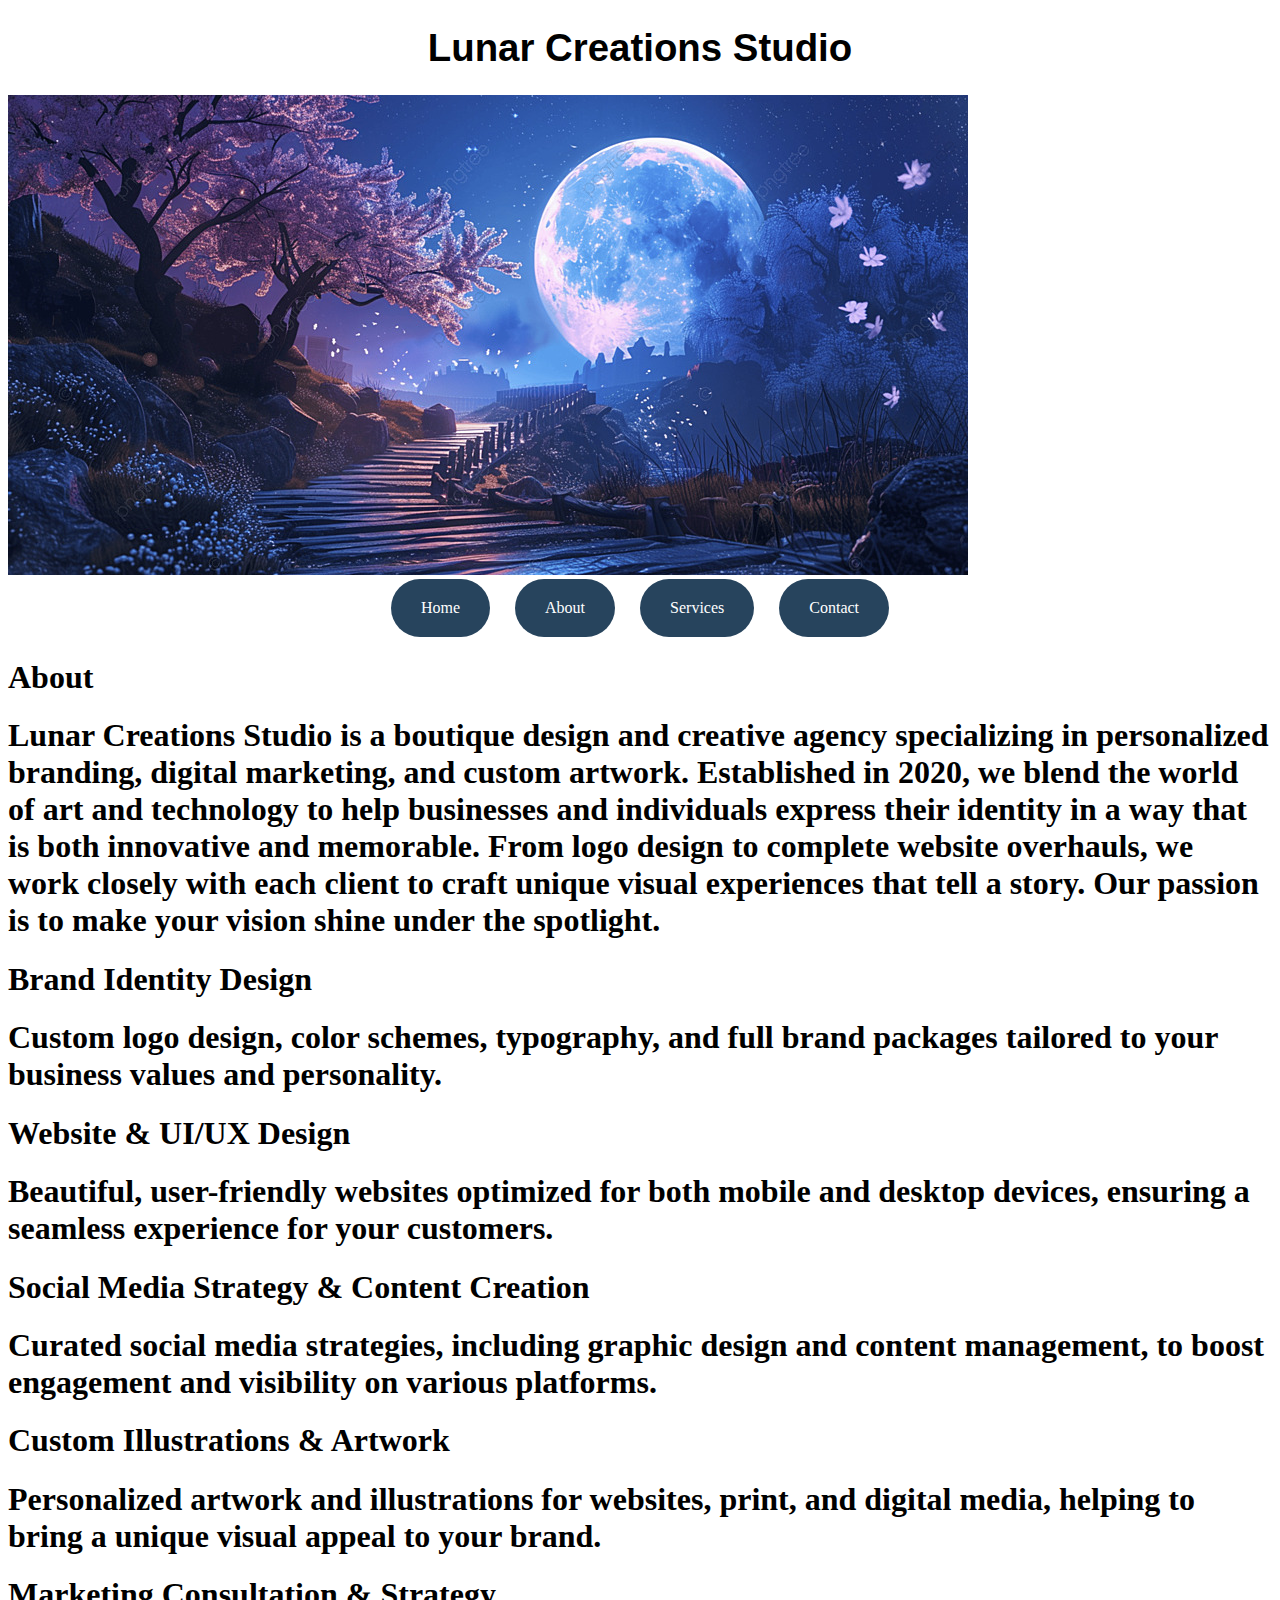
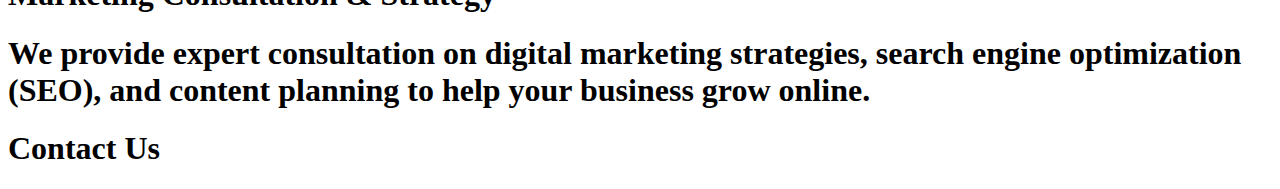
==== business_web/index.html @ 4ad19d02 "Added files for business website for lab 2" ====
<!DOCTYPE html>
<html lang="en">
<head>
    <meta charset="UTF-8">
    <meta name="viewport" content="width=device-width, initial-scale=1.0">
    <title>Business Website</title>
    <link rel="stylesheet" href="style.css">
</head>
<body>
    <section id="Home">
        <div class="header">
            <h1>Lunar Creations Studio</h1>
        </div>
        <div class="bg_img">
            <img src="moon.jpg">
        </div>
        <div class="nav-bar">
            <a href="#home">Home</a>
            <a href="#about">About</a>
            <a href="#services">Services</a>
            <a href="#contact">Contact</a>
        </div>
    </section>


    <section id="#about">
        <div class="title">
            <h1>About</h1>
        </div>
        <h1>Lunar Creations Studio is a boutique design and creative agency specializing in personalized branding, digital marketing, and custom artwork. Established in 2020, we blend the world of art and technology to help businesses and individuals express their identity in a way that is both innovative and memorable. From logo design to complete website overhauls, we work closely with each client to craft unique visual experiences that tell a story. Our passion is to make your vision shine under the spotlight.</h1>
    </section>

    <section id="#services">
        <div class="1">
            <h1>Brand Identity Design</h1>
            <h1>Custom logo design, color schemes, typography, and full brand packages tailored to your business values and personality.</h1>
        </div>

        <div class="2">
            <h1>Website & UI/UX Design</h1>
            <h1>Beautiful, user-friendly websites optimized for both mobile and desktop devices, ensuring a seamless experience for your customers.</h1>
        </div>

        <div class="3">
            <h1>Social Media Strategy & Content Creation</h1>
            <h1>Curated social media strategies, including graphic design and content management, to boost engagement and visibility on various platforms.</h1>
        </div>

        <div class="4">
            <h1>Custom Illustrations & Artwork</h1>
            <h1>Personalized artwork and illustrations for websites, print, and digital media, helping to bring a unique visual appeal to your brand.</h1>  
        </div>

        <div class="5">
            <h1>Marketing Consultation & Strategy</h1>
            <h1>We provide expert consultation on digital marketing strategies, search engine optimization (SEO), and content planning to help your business grow online.</h1>
        </div>
    </section>

    <section id="#contact">
        <h1>Contact Us</h1>
        
    </section>

</body>
</html>
---- business_web/style.css ----
.header {
    font-family: 'Trebuchet MS', 'Lucida Sans Unicode', 'Lucida Grande', 'Lucida Sans', Arial, sans-serif;
    text-align: center;
    font-size: larger;
}

.bg_img {
    width: 100%;
    height: auto;
    object-fit: cover;
}

.nav-bar {
    display: flex;
    justify-content: center;
    align-items: center;
    gap: 25px;
}

.nav-bar a {
    text-decoration: none;
    color: white;
    padding: 20px 30px;
    background-color: #27445D;
    border-radius: 30px;
}
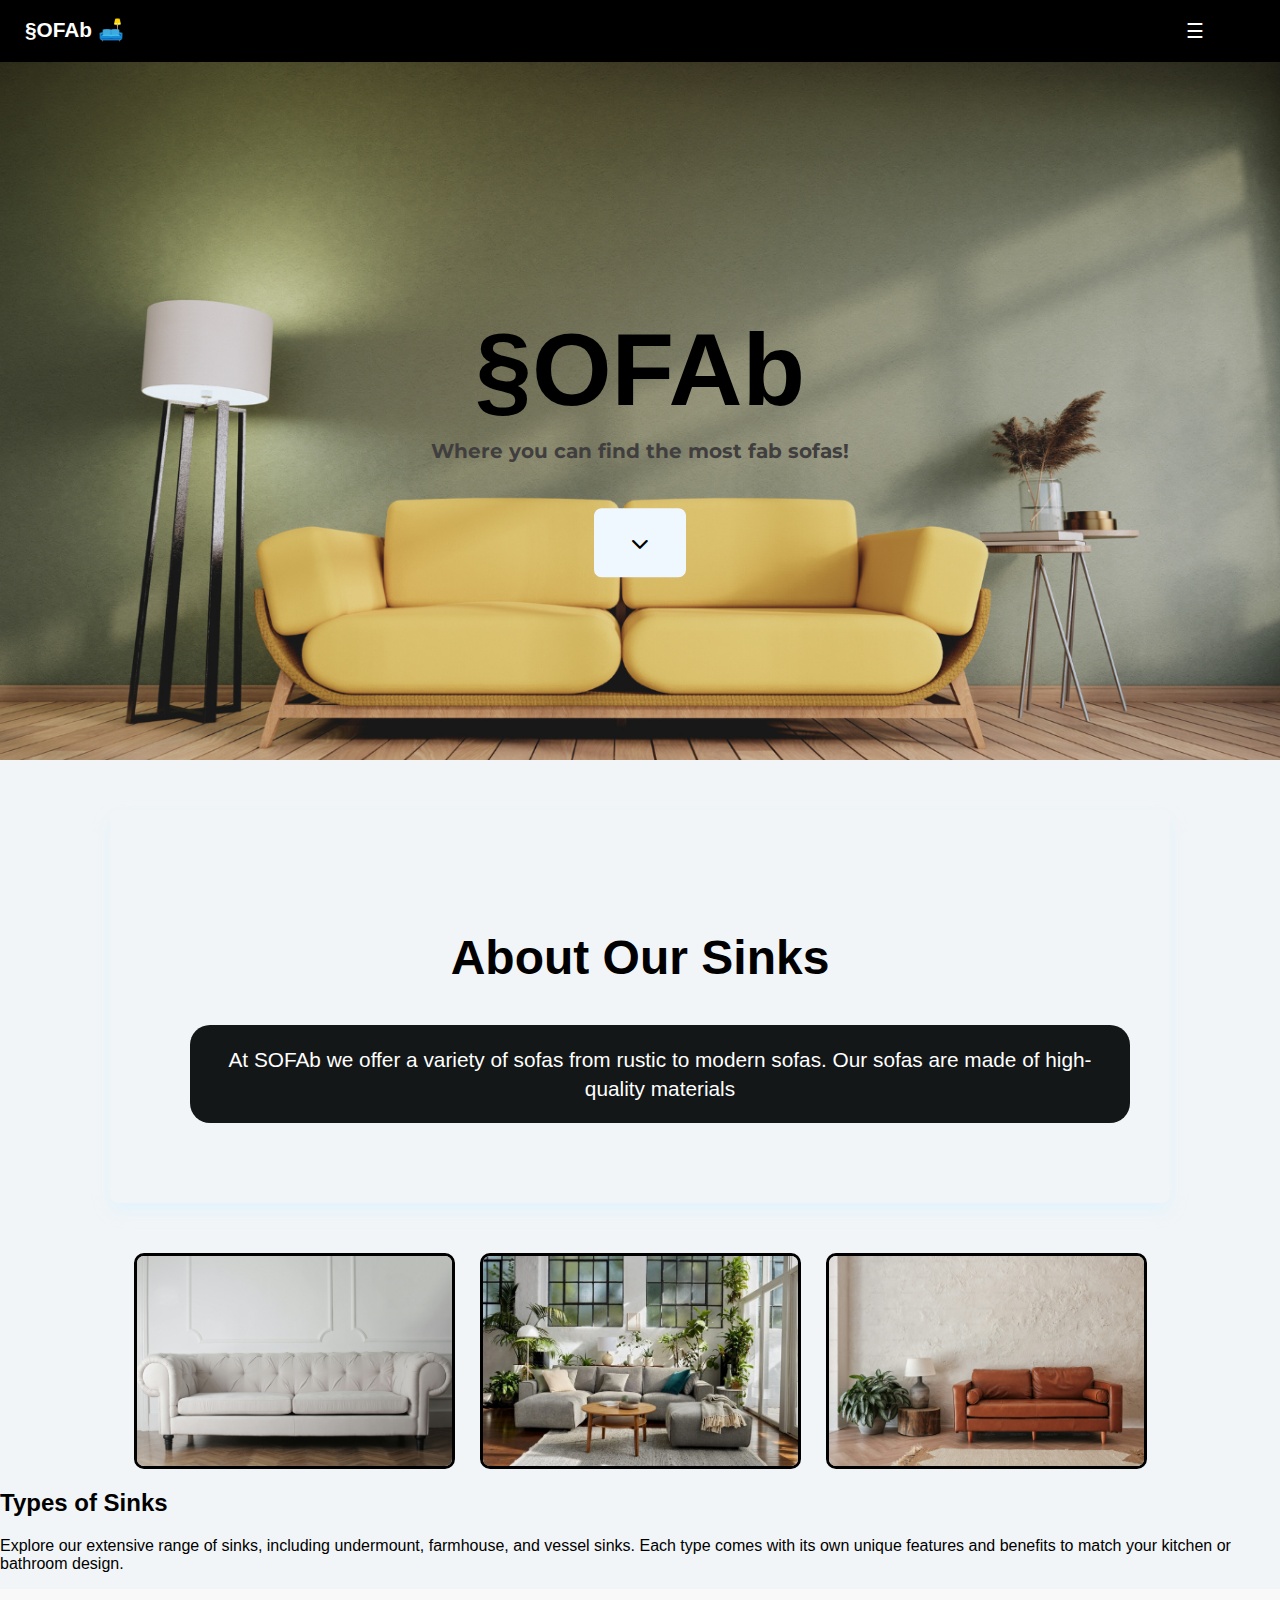
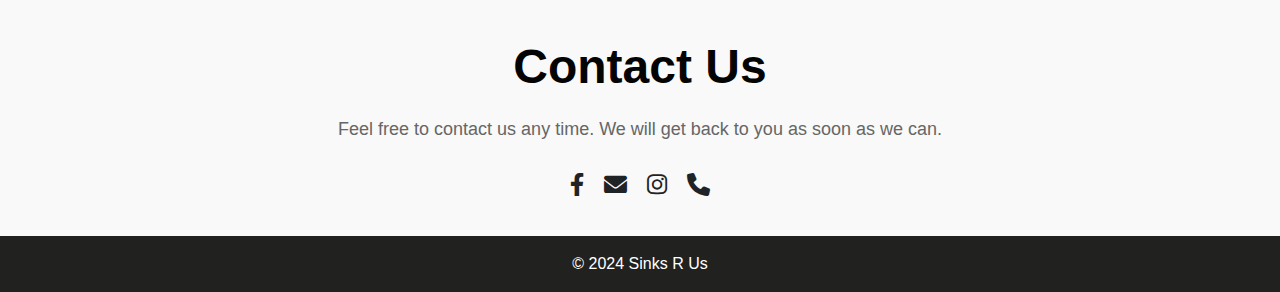
==== commit af62abb9: "Updated html and css files" ====
--- a/business_web/index.html
+++ b/business_web/index.html
@@ -5,62 +5,92 @@
     <meta name="viewport" content="width=device-width, initial-scale=1.0">
     <title>Business Website</title>
     <link rel="stylesheet" href="style.css">
+    <link rel="stylesheet" href="https://cdnjs.cloudflare.com/ajax/libs/font-awesome/6.0.0-beta3/css/all.min.css">
 </head>
 <body>
-    <section id="Home">
-        <div class="header">
-            <h1>Lunar Creations Studio</h1>
+
+<!--Home page-->
+<div class="header-nav-container">
+    <div class="header">
+        <h1>&#167;OFAb 🛋️</h1>
+    </div>
+    <div class="dropdown">
+        <button class="dropbtn">&#9776</button>
+        <div class="dropdown-content">
+            <a href="#home" style="color: white; text-decoration: none;">Home</a>
+            <a href="#about" style="color: white; text-decoration: none;">About Us</a>
+            <a href="#services" style="color: white; text-decoration: none;">Services</a>
+            <a href="#contact" style="color: white; text-decoration: none;">Contact Us</a>
         </div>
-        <div class="bg_img">
-            <img src="moon.jpg">
-        </div>
-        <div class="nav-bar">
-            <a href="#home">Home</a>
-            <a href="#about">About</a>
-            <a href="#services">Services</a>
-            <a href="#contact">Contact</a>
-        </div>
-    </section>
+    </div>
+</div>
+
+<!--Welcome page-->
+<div id="home">
+    <div class="welcome-image">
+        <img src="sofa3.png" alt="welcome image" class="welcome-image">
+    </div>
+    <div id="home-text">
+        <h1>&#167;OFAb</h1>
+        <p>Where you can find the most fab sofas!</p>
+        <a href="#about" class="see-more">
+            <i class="fas fa-chevron-down"></i>
+        </a>        
+    </div>
+</div>
 
 
-    <section id="#about">
-        <div class="title">
-            <h1>About</h1>
-        </div>
-        <h1>Lunar Creations Studio is a boutique design and creative agency specializing in personalized branding, digital marketing, and custom artwork. Established in 2020, we blend the world of art and technology to help businesses and individuals express their identity in a way that is both innovative and memorable. From logo design to complete website overhauls, we work closely with each client to craft unique visual experiences that tell a story. Our passion is to make your vision shine under the spotlight.</h1>
-    </section>
+        <div class="OtherPages">
+            <!--About us page-->
+            <div id="about" class="content-container">
+                <div class="content">
+                    <h2>About Our Sinks</h2>
+                    <p>At SOFAb we offer a variety of sofas from rustic to modern sofas. Our sofas are made of high-quality materials </p>
+                </div>
+            </div>
 
-    <section id="#services">
-        <div class="1">
-            <h1>Brand Identity Design</h1>
-            <h1>Custom logo design, color schemes, typography, and full brand packages tailored to your business values and personality.</h1>
+            <!--Types of sinks page-->
+            <div id="services">
+                <div class="images-content">
+                    <img src="SOFA2.jpeg" alt="Sink Image">
+                    <img src="sofaa.jpg" alt="Sink Image">
+                    <img src="sofa4.jpeg" alt="Sink Image">
+                </div>
+                <div class="text-content">
+                    <h2>Types of Sinks</h2>
+                    <p>Explore our extensive range of sinks, including undermount, farmhouse, and vessel sinks. Each type comes with its own unique features and benefits to match your kitchen or bathroom design.</p>
+                </div>
+            </div>
+
+
+            <!--Contact us page-->
+            <div id="contact" class="content">
+                <h2>Contact Us</h2>
+                <p>Feel free to contact us any time. We will get back to you as soon as we can.</p>
+                <div class="contact-details">
+                    <a href="https://www.facebook.com" target="_blank">
+                        <i class="fab fa-facebook-f"></i>
+                      </a>
+                      
+                      <a href="mailto:someone@example.com">
+                        <i class="fas fa-envelope"></i>
+                      </a>
+                      
+                      <a href="https://www.instagram.com" target="_blank">
+                        <i class="fab fa-instagram"></i>
+                      </a>
+                      
+                      <a href="tel:+1234567890">
+                        <i class="fas fa-phone"></i>
+                      </a>
+                      
+                </div>
+            </div>
         </div>
 
-        <div class="2">
-            <h1>Website & UI/UX Design</h1>
-            <h1>Beautiful, user-friendly websites optimized for both mobile and desktop devices, ensuring a seamless experience for your customers.</h1>
+
+        <div class="footer">
+            <p>&copy; 2024 Sinks R Us</p>
         </div>
-
-        <div class="3">
-            <h1>Social Media Strategy & Content Creation</h1>
-            <h1>Curated social media strategies, including graphic design and content management, to boost engagement and visibility on various platforms.</h1>
-        </div>
-
-        <div class="4">
-            <h1>Custom Illustrations & Artwork</h1>
-            <h1>Personalized artwork and illustrations for websites, print, and digital media, helping to bring a unique visual appeal to your brand.</h1>  
-        </div>
-
-        <div class="5">
-            <h1>Marketing Consultation & Strategy</h1>
-            <h1>We provide expert consultation on digital marketing strategies, search engine optimization (SEO), and content planning to help your business grow online.</h1>
-        </div>
-    </section>
-
-    <section id="#contact">
-        <h1>Contact Us</h1>
-        
-    </section>
-
 </body>
 </html>--- a/business_web/style.css
+++ b/business_web/style.css
@@ -1,28 +1,327 @@
-
-
-.header {
+@import url('https://fonts.googleapis.com/css2?family=Montserrat:ital,wght@0,100..900;1,100..900&display=swap');
+
+body {
+    font-family: Arial, sans-serif;
+    margin: 0;
+    padding: 0;
+    background-color: #f2f5f7;
+}
+
+/* Header */
+.header-nav-container {
+    display: flex;
+    flex-wrap: wrap;
+    justify-content: space-between;
+    background-color: black;
+    padding: 3px 20px;
+    position: fixed;
+    top: 0;
+    width: 100%;
+    z-index: 1000;
+}
+
+.header h1 {
+    margin: 15px 0 1px 5px;
     font-family: 'Trebuchet MS', 'Lucida Sans Unicode', 'Lucida Grande', 'Lucida Sans', Arial, sans-serif;
-    text-align: center;
-    font-size: larger;
-}
-
-.bg_img {
+    font-size: 1.3rem;
+    color: white;
+}
+
+/* Navigation bar */
+.dropbtn {
+    font-size: 20px;
+    font-family: Arial, Helvetica, sans-serif;
+    background-color: black;
+    color: white;
+    padding: 16px;
+    width: 150px;
+    margin-right: 30px;
+    border: none;
+    cursor: pointer; 
+}
+
+.dropdown {
+    position: relative;
+    display: inline-block;
+}
+
+.dropdown-content {
+    display: none;
+    position: absolute;
+    background-color: black;
+    min-width: 150px;
+    margin-right: 20px;
+    left: 0;
+    z-index: 1;
+    flex-direction: column;
+}
+
+.dropdown-content a {
+    color: white;
+    padding: 12px 10px;
+    text-decoration: none;
+    display: block;
+}
+
+.dropdown-content a:hover {
+    background-color: #d5e8ef75;
+}
+
+.dropdown:hover .dropdown-content {
+    display: block;
+}
+
+.dropdown:hover .dropbtn {
+    background-color: #a5c9d9c1;
+}
+
+
+/* Welcome */
+#home {
+    position: relative;
+    margin-top: 60px; 
+}
+
+.welcome-image {
+    display: flex;
+    flex-wrap: wrap;
+    width: 100%;
+    height: 700px; 
+    overflow: hidden;
+}
+.welcome-image img {
     width: 100%;
     height: auto;
     object-fit: cover;
 }
 
-.nav-bar {
-    display: flex;
+#home-text {
+    position: absolute;
+    top: 50%;
+    left: 50%;
+    transform: translate(-50%, -50%);
+    text-align: center;
+    font-weight: bold;
+}
+
+#home-text h1{
+    font-style: bold;
+    font-family: Arial, Helvetica, sans-serif;
+    font-size: 8vw;
+    margin-bottom: 10px;
+}
+
+#home-text p {
+    font-family: 'montserrat';
+    font-size: 20px;
+    color: #403e3e;
+    margin-top: 0;
+}
+
+.see-more {
+    display: inline-flex;
+    align-items: center;
+    background-color: aliceblue;
+    color: black;
+    padding: 2vw  3vw;
+    border-radius: 0.5em;
+    margin-top: 2vw;
+    text-decoration: none;
+    font-size: 15px;
+    transition: background-color 0.3s ease;
+
+}
+
+.see-more i {
+    font-size: 18px;
+}
+
+.see-more:hover {
+    background-color: black;
+    color: white;
+}
+
+
+/* about page */
+.content-container {
+    display: flex;
+    flex-direction: column;
+    max-width: 900px;
+    margin: 50px auto;
+    padding: 80px;
+    border-radius: 8px;
+    box-shadow: 0 8px 16px rgba(219, 242, 255, 0.689);   
+}
+
+#about {
+    background-image: url('images/sink1.jpg');
+    background-size: cover; 
+    background-position: center; 
+    background-repeat: no-repeat; 
+    color: white;
+    padding: 80px; 
+    text-align: center; 
+}
+
+#about h2 {
+    font-size: 48px;
+    color: black;
+}
+
+#about p {
+    background-color: rgb(20, 23, 24); 
+    font-size: 1.3rem;
+    line-height: 1.4;
+    padding: 20px;
+    border-radius: 20px;
+    width: 100%;
+    margin: 0 auto; 
+}
+
+/*types page */
+.types {
+    text-align: center;
+}
+
+.images-content {
+    display: flex;
+    flex-wrap: wrap;
     justify-content: center;
-    align-items: center;
     gap: 25px;
-}
-
-.nav-bar a {
+    margin-bottom: 20px;
+    padding: 0 10px;
+}
+
+.images-content img {
+    width: 25%;
+    height: auto;
+    border-radius: 10px;
+    border: solid black;
+
+}
+
+#types .text-content {
+    margin-top: 20px;
+    padding: 10px; 
+    text-align: center;
+    color: black;
+    background-color: #ccd7deb7;
+}
+
+#types h2 {
+    font-size: 40px;
+    margin-bottom: 10px;
+}
+
+#types p {
+    font-size: 20px; 
+    font-style: bold;
+    line-height: 1.6; 
+    padding: 10px 20px;
+    margin: 0 auto;
+    margin-bottom: 40px;
+    max-width: 800px;
+}
+
+
+/*features and benefits page*/
+#features_benefits {
+    display: grid;
+    grid-template-columns: repeat(auto-fit, minmax(250px, 1fr)); 
+    align-items: start; 
+    padding: 15px;
+}
+
+#features_benefits .text-content {
+    margin-top: 15px; 
+    justify-self: start;
+    align-self: center; 
+    box-sizing: border-box;
+    text-align: left;
+}
+
+.image {
+    width: 90%; 
+    height: auto;
+    justify-self: center;
+    box-sizing: border-box;
+    margin: 50px 0px 20px 0;
+    border-radius: 30px;
+    object-fit: contain;
+}
+
+#features_benefits h2 {
+    font-size: 2.5rem; 
+    margin-top: 50px;
+    margin-bottom: 10px;
+    text-align: left;
+}
+
+#features_benefits p {
+    font-family: Arial, Helvetica, sans-serif;
+    font-size: 1.2rem; 
+    color: #050506;
+    line-height: 1.6;
+    text-align: left;
+}
+
+.highlight {
+    background-color: #000000;
+    padding: 2px 5px;
+    font-weight: bold;
+    border-radius: 2px;
+    color: rgb(240, 243, 247);
+    display: inline;
+    line-height: normal;
+}
+
+.space-after {
+    letter-spacing: 10px;
+}
+
+/*contact page */
+#contact {
+    display: flex;
+    flex-direction: column;
+    background-color: #f9f9f9; 
+    padding: 20px 0; 
+}
+
+#contact h2 {
+    margin: 30px 20px 10px;
+    font-size: 48px;
+    text-align: center;
+    font-weight: bold; 
+    color: #050404; 
+}
+
+#contact p {
+    margin: 15px 20px;
+    padding: 0 15px;
+    font-size: 18px; 
+    text-align: center;
+    color: #666; 
+}
+
+.contact-details {
+    display: flex;
+    justify-content: center;
+    margin: 15px;
+}
+
+.contact-details a {
     text-decoration: none;
-    color: white;
-    padding: 20px 30px;
-    background-color: #27445D;
-    border-radius: 30px;
+    color: #1f2325;
+    font-size: 23px;
+    margin: 2px 10px;
+}
+
+
+/* footer */
+.footer {
+    background-color: #21211f;
+    padding: 3px;
+    color: white;
+    text-align: center;
+    font-family: 'Trebuchet MS', 'Lucida Sans Unicode', 'Lucida Grande', 'Lucida Sans', Arial, sans-serif;
 }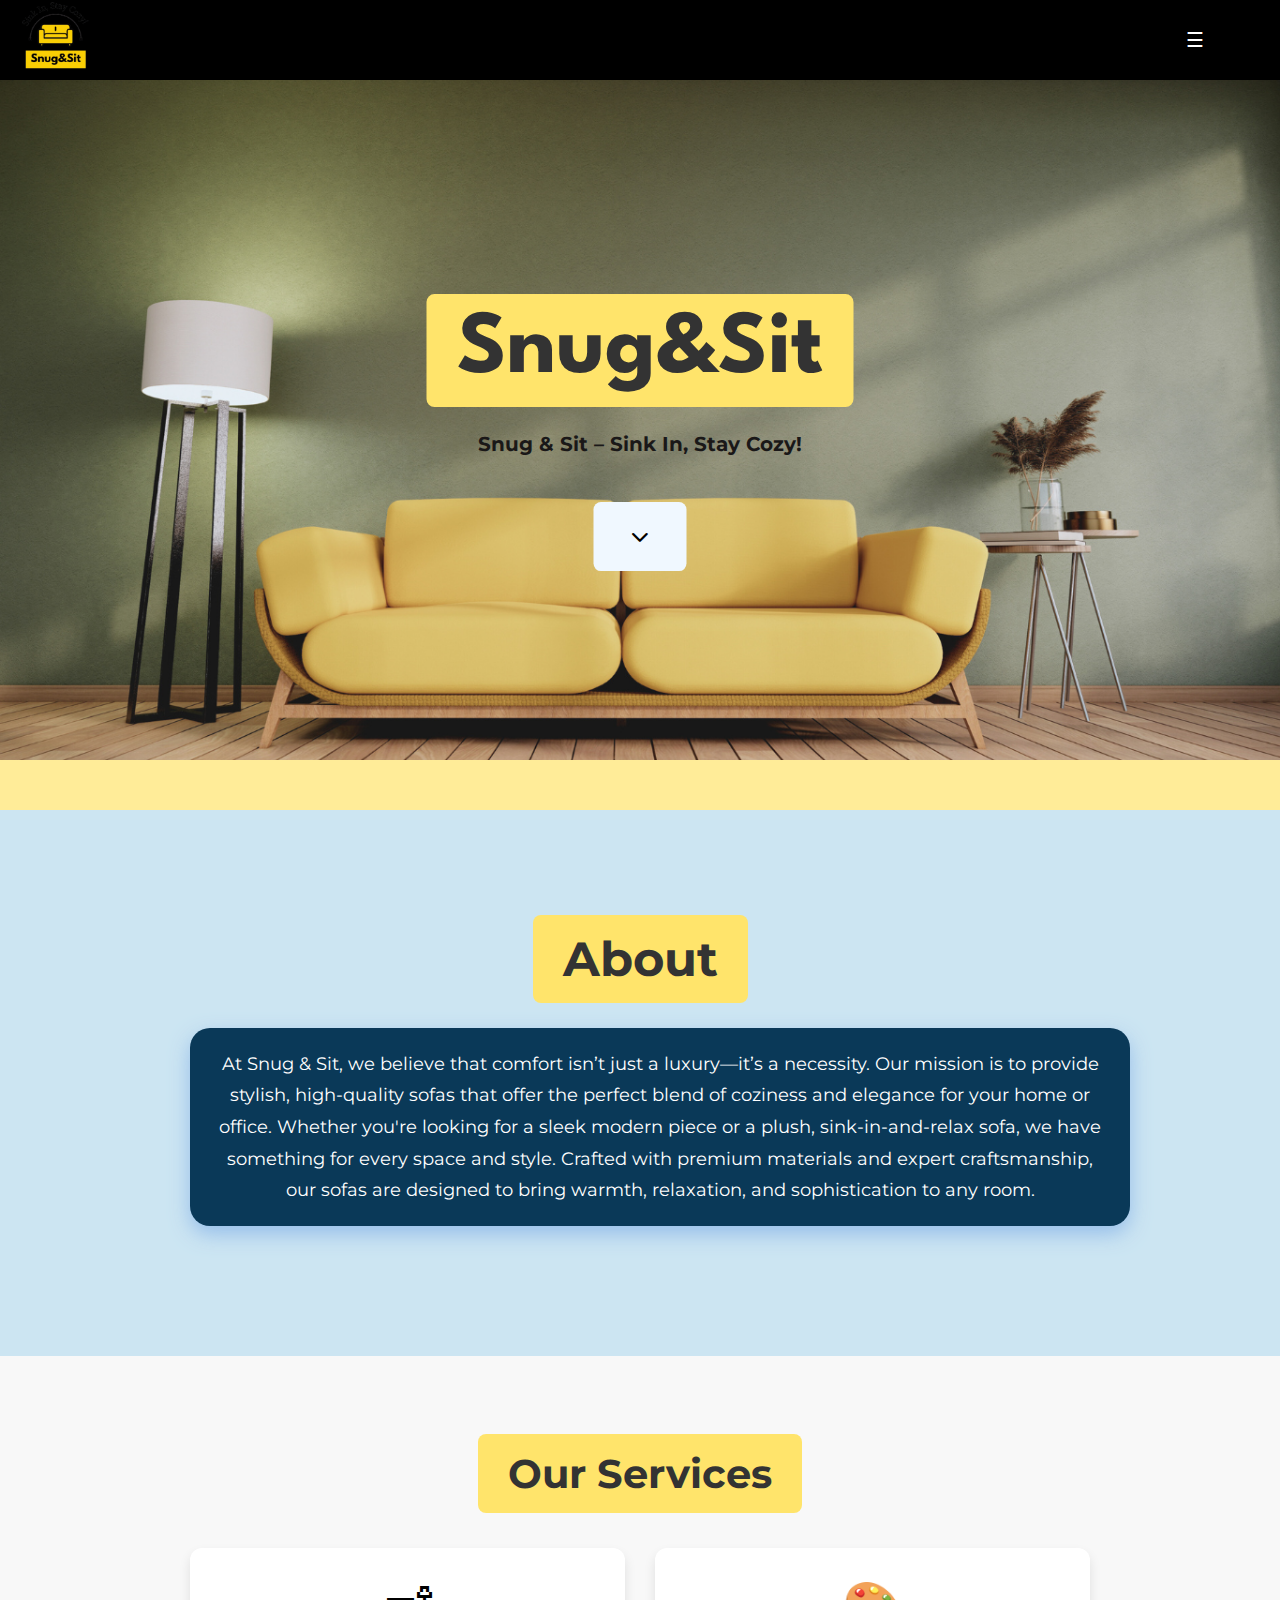
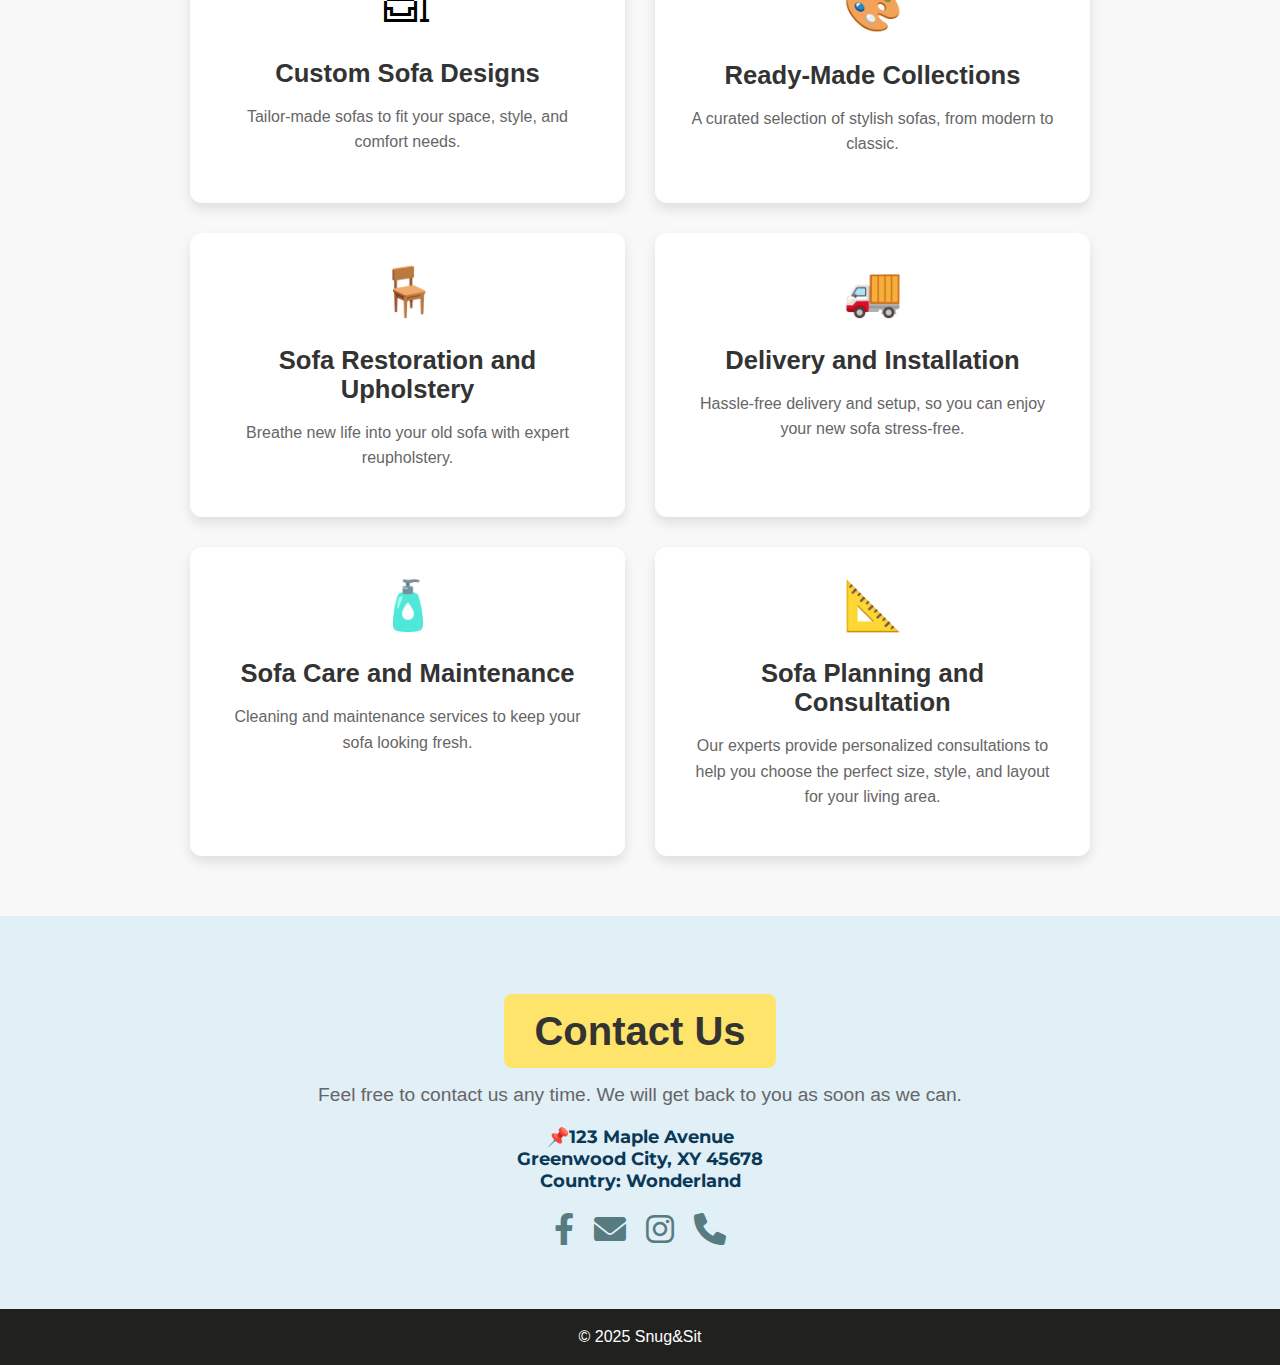
==== commit 941c090a: "Deleted some files in business_web and improved design of html and css files for business website" ====
--- a/business_web/index.html
+++ b/business_web/index.html
@@ -12,7 +12,7 @@
 <!--Home page-->
 <div class="header-nav-container">
     <div class="header">
-        <h1>&#167;OFAb 🛋️</h1>
+        <img src="logo.png" alt="snug and sit logo" class="logo">
     </div>
     <div class="dropdown">
         <button class="dropbtn">&#9776</button>
@@ -31,8 +31,8 @@
         <img src="sofa3.png" alt="welcome image" class="welcome-image">
     </div>
     <div id="home-text">
-        <h1>&#167;OFAb</h1>
-        <p>Where you can find the most fab sofas!</p>
+        <h1><span class="highlight">Snug&Sit</span></h1>
+        <p>Snug & Sit – Sink In, Stay Cozy!</p>
         <a href="#about" class="see-more">
             <i class="fas fa-chevron-down"></i>
         </a>        
@@ -44,53 +44,90 @@
             <!--About us page-->
             <div id="about" class="content-container">
                 <div class="content">
-                    <h2>About Our Sinks</h2>
-                    <p>At SOFAb we offer a variety of sofas from rustic to modern sofas. Our sofas are made of high-quality materials </p>
+                    <h2><span class="highlight">About</span></h2>
+                    <p>At Snug & Sit, we believe that comfort isn’t just a luxury—it’s a necessity. Our mission is to provide stylish, high-quality sofas that offer the perfect blend of coziness and elegance for your home or office. Whether you're looking for a sleek modern piece or a plush, sink-in-and-relax sofa, we have something for every space and style. Crafted with premium materials and expert craftsmanship, our sofas are designed to bring warmth, relaxation, and sophistication to any room. </p>
                 </div>
             </div>
 
             <!--Types of sinks page-->
             <div id="services">
-                <div class="images-content">
-                    <img src="SOFA2.jpeg" alt="Sink Image">
-                    <img src="sofaa.jpg" alt="Sink Image">
-                    <img src="sofa4.jpeg" alt="Sink Image">
-                </div>
-                <div class="text-content">
-                    <h2>Types of Sinks</h2>
-                    <p>Explore our extensive range of sinks, including undermount, farmhouse, and vessel sinks. Each type comes with its own unique features and benefits to match your kitchen or bathroom design.</p>
+                <div class="services-container">
+                    <h2><span class="highlight">Our Services</span></h2>
+                    <div class="service-list">
+                        <div class="service-item">
+                            <div class="service-icon">🛋</div>
+                            <h3>Custom Sofa Designs</h3>
+                            <p>Tailor-made sofas to fit your space, style, and comfort needs.</p>
+                        </div>
+            
+                        <div class="service-item">
+                            <div class="service-icon">🎨</div>
+                            <h3>Ready-Made Collections</h3>
+                            <p>A curated selection of stylish sofas, from modern to classic.</p>
+                        </div>
+            
+                        <div class="service-item">
+                            <div class="service-icon">🪑</div>
+                            <h3>Sofa Restoration and Upholstery</h3>
+                            <p>Breathe new life into your old sofa with expert reupholstery.</p>
+                        </div>
+            
+                        <div class="service-item">
+                            <div class="service-icon">🚚</div>
+                            <h3>Delivery and Installation</h3>
+                            <p>Hassle-free delivery and setup, so you can enjoy your new sofa stress-free.</p>
+                        </div>
+            
+                        <div class="service-item">
+                            <div class="service-icon">🧴</div>
+                            <h3>Sofa Care and Maintenance</h3>
+                            <p>Cleaning and maintenance services to keep your sofa looking fresh.</p>
+                        </div>
+
+                        <div class="service-item">
+                            <div class="service-icon">📐</div>
+                            <h3>Sofa Planning and Consultation</h3>
+                            <p>Our experts provide personalized consultations to help you choose the perfect size, style, and layout for your living area.</p>
+                        </div>
+                    </div>
                 </div>
             </div>
+            
+
 
 
             <!--Contact us page-->
             <div id="contact" class="content">
-                <h2>Contact Us</h2>
+                <h2><span class="highlight">Contact Us</span></h2>
                 <p>Feel free to contact us any time. We will get back to you as soon as we can.</p>
+                <div class="location">
+                    <h3>📌123 Maple Avenue<br>
+                        Greenwood City, XY 45678<br>
+                        Country: Wonderland</h3>
+                </div>
                 <div class="contact-details">
-                    <a href="https://www.facebook.com" target="_blank">
+                    <a href="https://www.facebook.com" target="_blank" class="contact-icon">
                         <i class="fab fa-facebook-f"></i>
-                      </a>
-                      
-                      <a href="mailto:someone@example.com">
+                    </a>
+            
+                    <a href="mailto:someone@example.com" class="contact-icon">
                         <i class="fas fa-envelope"></i>
-                      </a>
-                      
-                      <a href="https://www.instagram.com" target="_blank">
+                    </a>
+            
+                    <a href="https://www.instagram.com" target="_blank" class="contact-icon">
                         <i class="fab fa-instagram"></i>
-                      </a>
-                      
-                      <a href="tel:+1234567890">
+                    </a>
+            
+                    <a href="tel:+1234567890" class="contact-icon">
                         <i class="fas fa-phone"></i>
-                      </a>
-                      
+                    </a>
                 </div>
             </div>
-        </div>
+            
 
 
         <div class="footer">
-            <p>&copy; 2024 Sinks R Us</p>
+            <p>&copy; 2025 Snug&Sit</p>
         </div>
 </body>
 </html>--- a/business_web/style.css
+++ b/business_web/style.css
@@ -1,19 +1,25 @@
 @import url('https://fonts.googleapis.com/css2?family=Montserrat:ital,wght@0,100..900;1,100..900&display=swap');
+@import url('https://fonts.googleapis.com/css2?family=Cinzel:wght@400..900&family=Gochi+Hand&family=Lato:ital,wght@0,100;0,300;0,400;0,700;0,900;1,100;1,300;1,400;1,700;1,900&family=League+Spartan:wght@100..900&family=Montserrat:ital,wght@0,100..900;1,100..900&family=Open+Sans:ital,wght@0,300..800;1,300..800&family=Oswald:wght@200..700&family=Parkinsans:wght@300..800&family=Poppins:ital,wght@0,100;0,200;0,300;0,400;0,500;0,600;0,700;0,800;0,900;1,100;1,200;1,300;1,400;1,500;1,600;1,700;1,800;1,900&family=Quicksand:wght@300..700&family=Raleway:ital,wght@0,100..900;1,100..900&family=Roboto+Mono:ital,wght@0,100..700;1,100..700&family=Roboto+Slab:wght@100..900&display=swap');
+html {
+    scroll-behavior: smooth;
+}
+
 
 body {
     font-family: Arial, sans-serif;
     margin: 0;
     padding: 0;
-    background-color: #f2f5f7;
+    background-color: #ffec98;
 }
 
 /* Header */
 .header-nav-container {
     display: flex;
+    align-items: center; 
     flex-wrap: wrap;
     justify-content: space-between;
     background-color: black;
-    padding: 3px 20px;
+    padding: 10px 20px;
     position: fixed;
     top: 0;
     width: 100%;
@@ -25,6 +31,14 @@
     font-family: 'Trebuchet MS', 'Lucida Sans Unicode', 'Lucida Grande', 'Lucida Sans', Arial, sans-serif;
     font-size: 1.3rem;
     color: white;
+}
+
+.logo {
+    width: 70px;
+    height: auto;
+    display: block; 
+    margin-top: -10px; 
+    padding: 0; 
 }
 
 /* Navigation bar */
@@ -64,7 +78,7 @@
 }
 
 .dropdown-content a:hover {
-    background-color: #d5e8ef75;
+    background-color: #0a3958;
 }
 
 .dropdown:hover .dropdown-content {
@@ -72,7 +86,7 @@
 }
 
 .dropdown:hover .dropbtn {
-    background-color: #a5c9d9c1;
+    background-color: #456994;
 }
 
 
@@ -106,16 +120,23 @@
 
 #home-text h1{
     font-style: bold;
-    font-family: Arial, Helvetica, sans-serif;
-    font-size: 8vw;
+    font-family: 'League Spartan';
+    font-size: 7vw;
     margin-bottom: 10px;
 }
 
 #home-text p {
     font-family: 'montserrat';
     font-size: 20px;
-    color: #403e3e;
-    margin-top: 0;
+    color: #1a1818;
+    padding-top: 20px;
+}
+
+.highlight {
+    background-color: #ffe46b;
+    padding: 15px 30px;
+    border-radius: 8px;
+
 }
 
 .see-more {
@@ -141,180 +162,149 @@
     color: white;
 }
 
-
-/* about page */
+.OtherPages {
+    background-color: #cce5f2;
+    margin-top: 0px;
+}
+
+/* about*/
 .content-container {
     display: flex;
     flex-direction: column;
     max-width: 900px;
     margin: 50px auto;
     padding: 80px;
-    border-radius: 8px;
-    box-shadow: 0 8px 16px rgba(219, 242, 255, 0.689);   
 }
 
 #about {
-    background-image: url('images/sink1.jpg');
-    background-size: cover; 
-    background-position: center; 
-    background-repeat: no-repeat; 
     color: white;
     padding: 80px; 
     text-align: center; 
 }
 
 #about h2 {
+    font-family: 'montserrat';
     font-size: 48px;
     color: black;
 }
 
 #about p {
-    background-color: rgb(20, 23, 24); 
-    font-size: 1.3rem;
-    line-height: 1.4;
+    background-color: #0a3958; 
+    font-size: 1.1rem;
+    font-family: 'montserrat';
+    line-height: 1.8;
     padding: 20px;
     border-radius: 20px;
     width: 100%;
     margin: 0 auto; 
-}
-
-/*types page */
-.types {
-    text-align: center;
-}
-
-.images-content {
-    display: flex;
-    flex-wrap: wrap;
-    justify-content: center;
-    gap: 25px;
+    box-shadow: 0 8px 20px rgba(134, 179, 231, 0.76);
+}
+
+/* Services*/
+#services {
+    padding: 60px 0;
+    text-align: center;
+    background-color: #f8f8f8; 
+}
+
+#services h2 {
+    font-size: 2.5rem;
+    font-family: 'montserrat';
+    margin-bottom: 50px;
+    color: #333;
+}
+
+.service-list {
+    display: grid;
+    grid-template-columns: repeat(auto-fit, minmax(300px, 1fr)); /* Ensures two per row */
+    gap: 30px;
+    justify-items: center;
+    max-width: 900px;
+    margin: 0 auto;
+}
+
+.service-item {
+    background-color: #fff;
+    padding: 30px;
+    border-radius: 12px;
+    box-shadow: 0 6px 12px rgba(0, 0, 0, 0.1);
+    text-align: center;
+    transition: transform 0.3s ease, box-shadow 0.3s ease;
+    max-width: 400px;
+}
+
+.service-item:hover {
+    transform: translateY(-5px);
+    box-shadow: 0 8px 20px rgba(92, 138, 206, 0.765);
+}
+
+.service-icon {
+    font-size: 3rem;
     margin-bottom: 20px;
-    padding: 0 10px;
-}
-
-.images-content img {
-    width: 25%;
-    height: auto;
-    border-radius: 10px;
-    border: solid black;
-
-}
-
-#types .text-content {
-    margin-top: 20px;
-    padding: 10px; 
-    text-align: center;
-    color: black;
-    background-color: #ccd7deb7;
-}
-
-#types h2 {
-    font-size: 40px;
-    margin-bottom: 10px;
-}
-
-#types p {
-    font-size: 20px; 
-    font-style: bold;
-    line-height: 1.6; 
-    padding: 10px 20px;
-    margin: 0 auto;
-    margin-bottom: 40px;
-    max-width: 800px;
-}
-
-
-/*features and benefits page*/
-#features_benefits {
-    display: grid;
-    grid-template-columns: repeat(auto-fit, minmax(250px, 1fr)); 
-    align-items: start; 
-    padding: 15px;
-}
-
-#features_benefits .text-content {
-    margin-top: 15px; 
-    justify-self: start;
-    align-self: center; 
-    box-sizing: border-box;
-    text-align: left;
-}
-
-.image {
-    width: 90%; 
-    height: auto;
-    justify-self: center;
-    box-sizing: border-box;
-    margin: 50px 0px 20px 0;
-    border-radius: 30px;
-    object-fit: contain;
-}
-
-#features_benefits h2 {
-    font-size: 2.5rem; 
-    margin-top: 50px;
-    margin-bottom: 10px;
-    text-align: left;
-}
-
-#features_benefits p {
-    font-family: Arial, Helvetica, sans-serif;
-    font-size: 1.2rem; 
-    color: #050506;
+}
+
+.service-item h3 {
+    font-size: 1.6rem;
+    margin-bottom: 15px;
+    color: #333;
+    font-weight: 600;
+}
+
+.service-item p {
+    font-size: 1rem;
+    color: #666;
     line-height: 1.6;
-    text-align: left;
-}
-
-.highlight {
-    background-color: #000000;
-    padding: 2px 5px;
-    font-weight: bold;
-    border-radius: 2px;
-    color: rgb(240, 243, 247);
-    display: inline;
-    line-height: normal;
-}
-
-.space-after {
-    letter-spacing: 10px;
 }
 
 /*contact page */
 #contact {
-    display: flex;
-    flex-direction: column;
-    background-color: #f9f9f9; 
-    padding: 20px 0; 
+    padding: 60px 20px;
+    text-align: center;
+    background-color: #e1eff7;
 }
 
 #contact h2 {
-    margin: 30px 20px 10px;
-    font-size: 48px;
-    text-align: center;
-    font-weight: bold; 
-    color: #050404; 
+    font-size: 2.5rem;
+    margin-bottom: 20px;
+    color: #333;
 }
 
 #contact p {
-    margin: 15px 20px;
-    padding: 0 15px;
-    font-size: 18px; 
-    text-align: center;
-    color: #666; 
+    font-size: 1.2rem;
+    color: #666;
+    padding-top: 10px;
+    margin-bottom: 15px;
+}
+
+.location h3 {
+    font-size: 18px;
+    color: #0a3958;
+    margin: 20px 0;
+    font-family: 'montserrat';
 }
 
 .contact-details {
     display: flex;
     justify-content: center;
-    margin: 15px;
-}
-
-.contact-details a {
-    text-decoration: none;
-    color: #1f2325;
-    font-size: 23px;
-    margin: 2px 10px;
-}
+    gap: 20px;
+    margin-top: 20px;
+}
+
+.contact-icon {
+    font-size: 2rem;
+    color: #567b81;
+    transition: color 0.3s ease;
+}
+
+.contact-icon:hover {
+    color: #ffe46b;
+}
+
+.highlight {
+    color: #333; 
+    font-weight: bold;
+}
+
 
 
 /* footer */
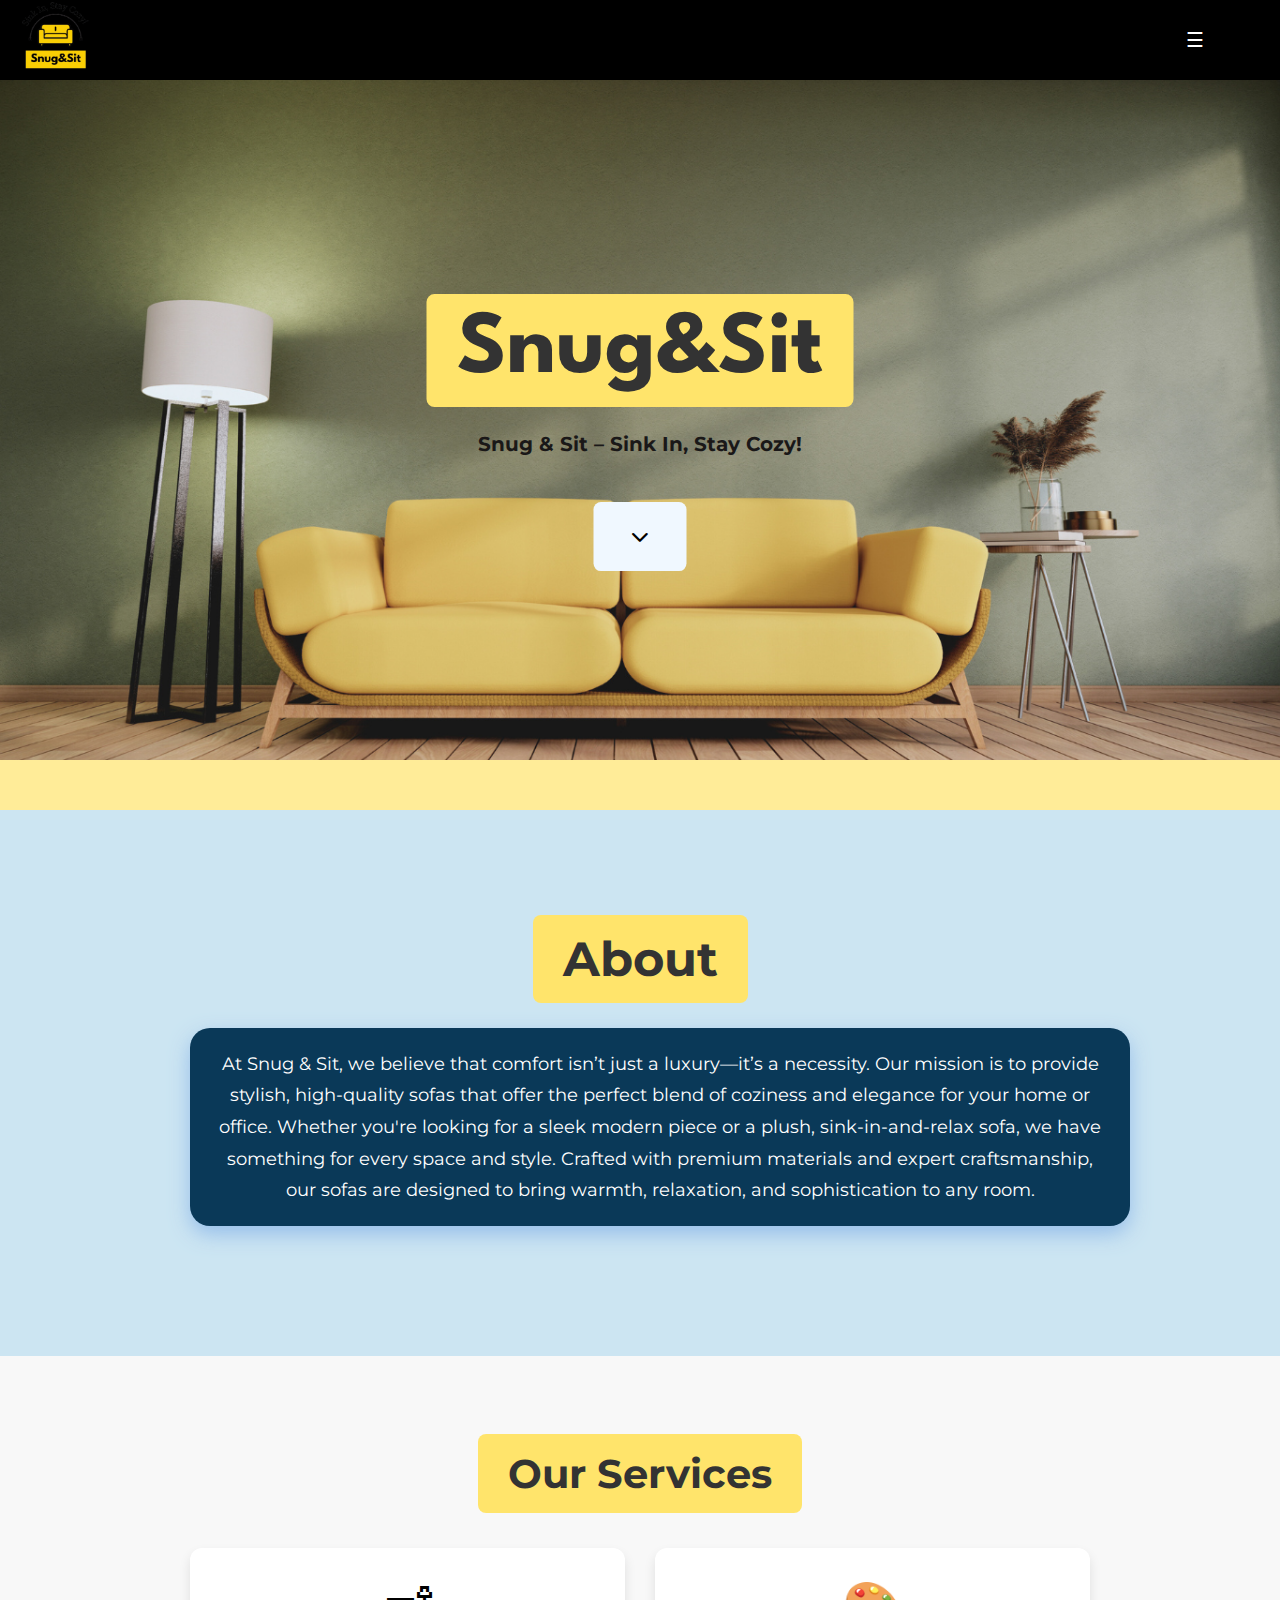
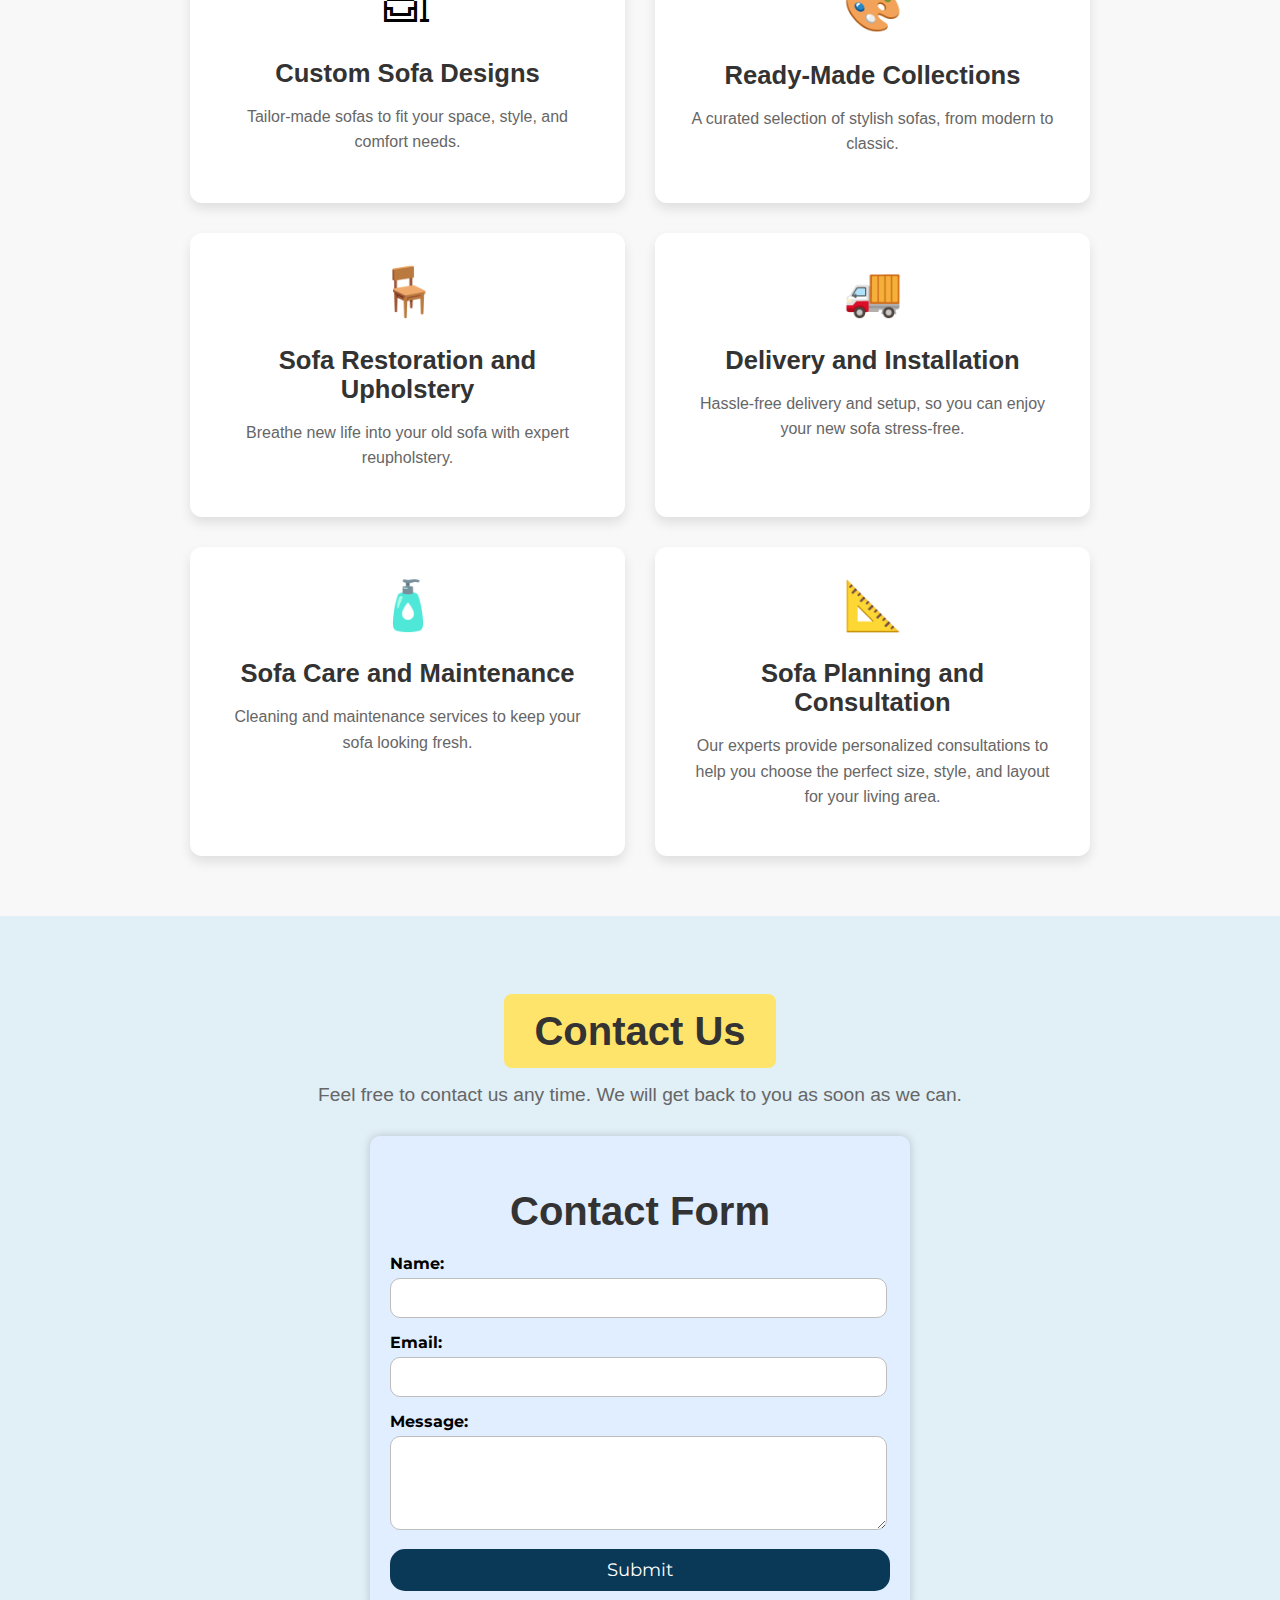
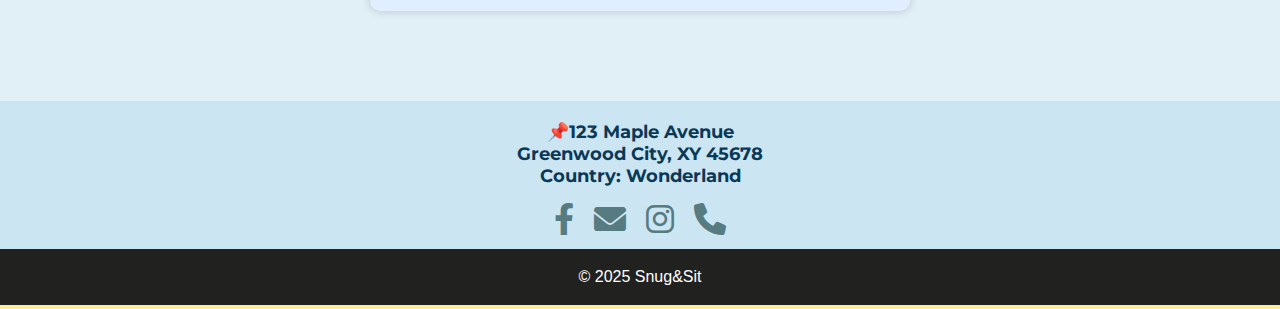
==== commit 163f4e79: "Added a contact form in contact section of website, edited css and html files" ====
--- a/business_web/index.html
+++ b/business_web/index.html
@@ -100,6 +100,31 @@
             <div id="contact" class="content">
                 <h2><span class="highlight">Contact Us</span></h2>
                 <p>Feel free to contact us any time. We will get back to you as soon as we can.</p>
+
+                 <!-- Contact Form -->
+                <div class="container">
+                    <h2>Contact Form</h2>
+
+                <form action="submit_form.php" method="POST">
+                    <div class="form-group">
+                        <label for="name">Name:</label>
+                <input type="text" id="name" name="name" required>
+            </div>
+
+            <div class="form-group">
+                <label for="email">Email:</label>
+                <input type="email" id="email" name="email" required>
+            </div>
+
+            <div class="form-group">
+                <label for="message">Message:</label>
+                <textarea id="message" name="message" rows="4" required></textarea>
+            </div>
+
+            <input type="submit" value="Submit">
+        </form>
+    </div>
+</div>
                 <div class="location">
                     <h3>📌123 Maple Avenue<br>
                         Greenwood City, XY 45678<br>
--- a/business_web/style.css
+++ b/business_web/style.css
@@ -281,19 +281,21 @@
     color: #0a3958;
     margin: 20px 0;
     font-family: 'montserrat';
+    text-align: center;
 }
 
 .contact-details {
     display: flex;
     justify-content: center;
     gap: 20px;
-    margin-top: 20px;
+    margin-top: -5px;
 }
 
 .contact-icon {
     font-size: 2rem;
     color: #567b81;
     transition: color 0.3s ease;
+    margin-bottom: 10px;
 }
 
 .contact-icon:hover {
@@ -304,6 +306,58 @@
     color: #333; 
     font-weight: bold;
 }
+
+/* Contact Form Styling */
+.container {
+    background: #e1eeff;
+    padding: 20px 20px;
+    max-width: 500px;
+    margin: 30px auto;
+    border-radius: 10px;
+    box-shadow: 0px 0px 10px rgba(0, 0, 0, 0.185);
+    
+}
+.container h3 {
+    font-family: 'League Spartan';
+}
+
+.form-group {
+    margin-bottom: 15px;
+    text-align: left;
+}
+
+label {
+    font-weight: bold;
+    display: block;
+    margin-bottom: 5px;
+    font-family: 'montserrat';
+}
+
+input, textarea {
+    width: 95%;
+    padding: 10px;
+    border: 1px solid #bdbdbd;
+    border-radius: 10px;
+    font-size: 16px;
+}
+
+input[type="submit"] {
+    background: #0a3958;
+    color: white;
+    border: none;
+    padding: 10px;
+    font-size: 18px;
+    font-family: 'montserrat';
+    cursor: pointer;
+    border-radius: 15px;
+    width: 100%;
+    transition: background 0.3s;
+}
+
+input[type="submit"]:hover {
+    background: #456994;
+}
+
 
 
 
